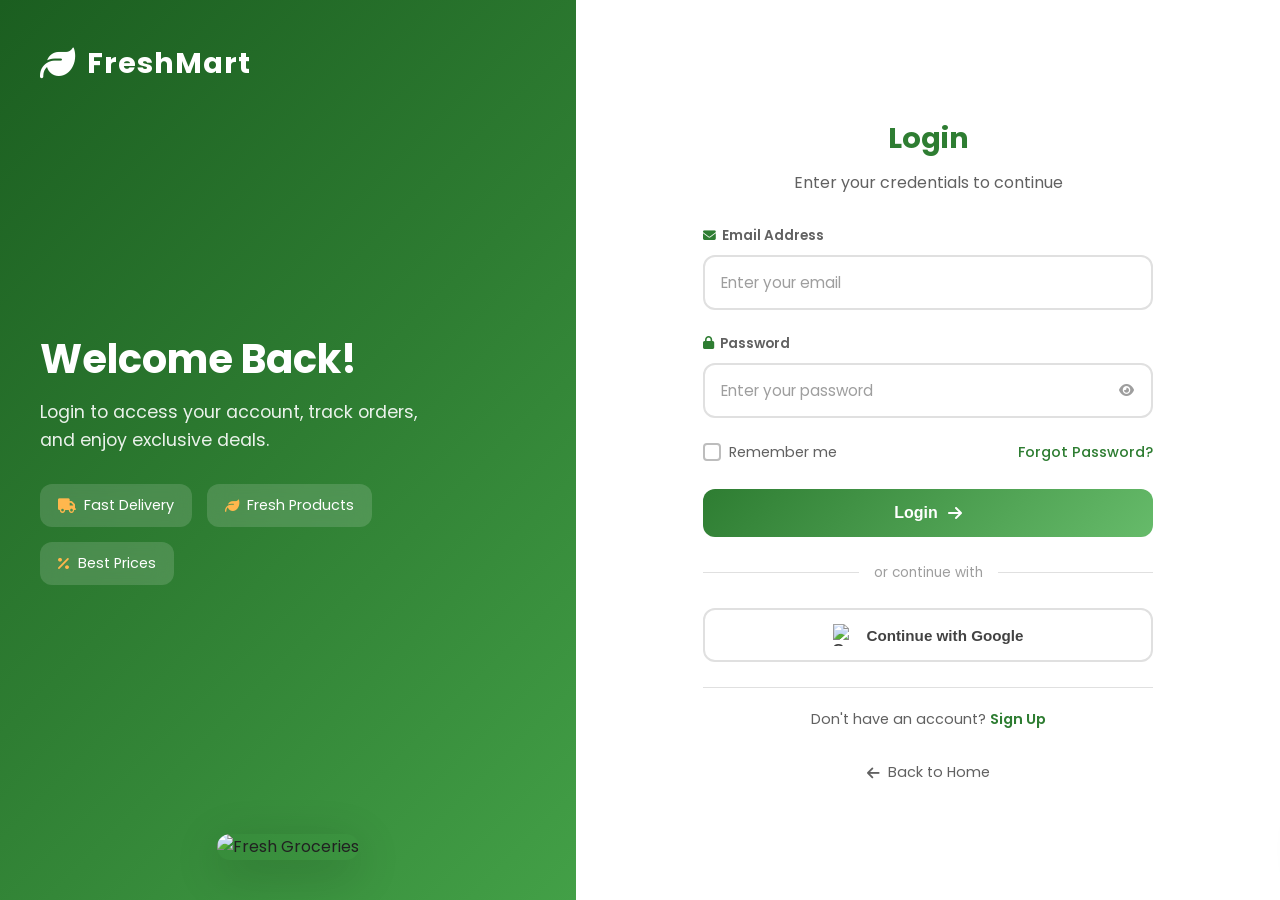
==== login.html @ b58d64d8 "Add files via upload" ====
<!DOCTYPE html>
<html lang="en">
<head>
    <meta charset="UTF-8">
    <meta name="viewport" content="width=device-width, initial-scale=1.0">
    <title>Login - FreshMart</title>
    <link rel="stylesheet" href="css/auth.css">
    <link rel="stylesheet" href="https://cdnjs.cloudflare.com/ajax/libs/font-awesome/6.4.0/css/all.min.css">
    <link href="https://fonts.googleapis.com/css2?family=Poppins:wght@300;400;500;600;700&display=swap" rel="stylesheet">
</head>
<body>
    <!-- Background Pattern -->
    <div class="auth-bg">
        <div class="bg-shape shape-1"></div>
        <div class="bg-shape shape-2"></div>
        <div class="bg-shape shape-3"></div>
    </div>

    <!-- Main Container -->
    <div class="auth-container">
        <!-- Left Side - Branding -->
        <div class="auth-branding">
            <a href="index.html" class="brand-logo">
                <i class="fas fa-leaf"></i>
                <span>FreshMart</span>
            </a>
            <div class="brand-content">
                <h1>Welcome Back!</h1>
                <p>Login to access your account, track orders, and enjoy exclusive deals.</p>
                <div class="brand-features">
                    <div class="feature">
                        <i class="fas fa-truck"></i>
                        <span>Fast Delivery</span>
                    </div>
                    <div class="feature">
                        <i class="fas fa-leaf"></i>
                        <span>Fresh Products</span>
                    </div>
                    <div class="feature">
                        <i class="fas fa-percent"></i>
                        <span>Best Prices</span>
                    </div>
                </div>
            </div>
            <div class="brand-image">
                <img src="https://images.unsplash.com/photo-1542838132-92c53300491e?w=400" alt="Fresh Groceries">
            </div>
        </div>

        <!-- Right Side - Login Form -->
        <div class="auth-form-container">
            <div class="auth-form-box">
                <!-- Header -->
                <div class="form-header">
                    <h2>Login</h2>
                    <p>Enter your credentials to continue</p>
                </div>

                <!-- Error/Success Messages -->
                <div class="auth-message hidden" id="authMessage">
                    <i class="fas fa-info-circle"></i>
                    <span id="messageText"></span>
                </div>

                <!-- Login Form -->
                <form id="loginForm" class="auth-form">
                    <div class="form-group">
                        <label for="email">
                            <i class="fas fa-envelope"></i>
                            Email Address
                        </label>
                        <input type="email" id="email" placeholder="Enter your email" required>
                    </div>

                    <div class="form-group">
                        <label for="password">
                            <i class="fas fa-lock"></i>
                            Password
                        </label>
                        <div class="password-input">
                            <input type="password" id="password" placeholder="Enter your password" required>
                            <button type="button" class="toggle-password" id="togglePassword">
                                <i class="fas fa-eye"></i>
                            </button>
                        </div>
                    </div>

                    <div class="form-options">
                        <label class="remember-me">
                            <input type="checkbox" id="rememberMe">
                            <span class="checkmark"></span>
                            Remember me
                        </label>
                        <a href="#" class="forgot-link" id="forgotPasswordLink">Forgot Password?</a>
                    </div>

                    <button type="submit" class="btn-primary" id="loginBtn">
                        <span>Login</span>
                        <i class="fas fa-arrow-right"></i>
                    </button>
                </form>

                <!-- Divider -->
                <div class="auth-divider">
                    <span>or continue with</span>
                </div>

                <!-- Social Login -->
                <div class="social-login">
                    <button type="button" class="btn-google" id="googleLoginBtn">
                        <img src="https://www.gstatic.com/firebasejs/ui/2.0.0/images/auth/google.svg" alt="Google">
                        <span>Continue with Google</span>
                    </button>
                </div>

                <!-- Signup Link -->
                <div class="auth-footer">
                    <p>Don't have an account? <a href="signup.html">Sign Up</a></p>
                </div>
            </div>

            <!-- Back to Home -->
            <a href="index.html" class="back-home">
                <i class="fas fa-arrow-left"></i>
                Back to Home
            </a>
        </div>
    </div>

    <!-- Forgot Password Modal -->
    <div class="modal-overlay" id="forgotPasswordModal">
        <div class="modal-box small">
            <div class="modal-header">
                <h3><i class="fas fa-key"></i> Reset Password</h3>
                <button class="close-btn" id="closeForgotModal">
                    <i class="fas fa-times"></i>
                </button>
            </div>
            <div class="modal-body">
                <p>Enter your email address and we'll send you a link to reset your password.</p>
                <form id="forgotPasswordForm">
                    <div class="form-group">
                        <label for="resetEmail">
                            <i class="fas fa-envelope"></i>
                            Email Address
                        </label>
                        <input type="email" id="resetEmail" placeholder="Enter your email" required>
                    </div>
                    <button type="submit" class="btn-primary">
                        <i class="fas fa-paper-plane"></i>
                        Send Reset Link
                    </button>
                </form>
            </div>
        </div>
    </div>

    <!-- Complete Profile Modal (for Google users) -->
    <div class="modal-overlay" id="completeProfileModal">
        <div class="modal-box">
            <div class="modal-header">
                <h3><i class="fas fa-user-plus"></i> Complete Your Profile</h3>
            </div>
            <div class="modal-body">
                <div class="profile-welcome">
                    <img src="" alt="Profile" id="googleUserPhoto">
                    <h4 id="googleUserName">Welcome!</h4>
                    <p>Please provide additional details to complete your profile</p>
                </div>
                <form id="completeProfileForm">
                    <div class="form-group">
                        <label for="profilePhone">
                            <i class="fas fa-phone"></i>
                            Phone Number *
                        </label>
                        <div class="phone-input">
                            <span class="country-code">+91</span>
                            <input type="tel" id="profilePhone" placeholder="10-digit number" maxlength="10" required>
                        </div>
                    </div>

                    <div class="form-group">
                        <label for="profileAddress">
                            <i class="fas fa-home"></i>
                            Address *
                        </label>
                        <textarea id="profileAddress" placeholder="Enter your full address" rows="2" required></textarea>
                    </div>

                    <div class="form-row">
                        <div class="form-group">
                            <label for="profileCity">
                                <i class="fas fa-city"></i>
                                City *
                            </label>
                            <input type="text" id="profileCity" placeholder="City" required>
                        </div>
                        <div class="form-group">
                            <label for="profilePincode">
                                <i class="fas fa-map-pin"></i>
                                Pincode *
                            </label>
                            <input type="text" id="profilePincode" placeholder="6-digit" maxlength="6" required>
                        </div>
                    </div>

                    <div class="form-group">
                        <label for="profileState">
                            <i class="fas fa-landmark"></i>
                            State
                        </label>
                        <input type="text" id="profileState" placeholder="State (optional)">
                    </div>

                    <button type="submit" class="btn-primary">
                        <i class="fas fa-check"></i>
                        Complete & Continue
                    </button>
                </form>
            </div>
        </div>
    </div>

    <!-- Toast Notification -->
    <div class="toast" id="toast">
        <div class="toast-body">
            <i class="fas fa-check-circle" id="toastIcon"></i>
            <span id="toastMsg">Success!</span>
        </div>
    </div>

    <!-- Loading Overlay -->
    <div class="loading hidden" id="loading">
        <div class="loading-box">
            <div class="spinner"></div>
            <span id="loadingText">Please wait...</span>
        </div>
    </div>

    <!-- Firebase SDKs -->
    <script src="https://www.gstatic.com/firebasejs/10.7.1/firebase-app-compat.js"></script>
    <script src="https://www.gstatic.com/firebasejs/10.7.1/firebase-auth-compat.js"></script>
   <script src="https://www.gstatic.com/firebasejs/10.7.1/firebase-firestore-compat.js"></script>

    
    <!-- Auth JS -->
    <script src="js/auth.js"></script>
</body>
</html>
---- css/auth.css ----
/* ==================== ROOT VARIABLES ==================== */
:root {
    --primary: #2e7d32;
    --primary-light: #4caf50;
    --primary-dark: #1b5e20;
    --secondary: #ff9800;
    --secondary-light: #ffb74d;
    --accent-red: #e53935;
    --accent-blue: #1976d2;
    --white: #ffffff;
    --off-white: #f5f5f5;
    --gray-100: #f0f0f0;
    --gray-200: #e0e0e0;
    --gray-300: #bdbdbd;
    --gray-400: #9e9e9e;
    --gray-600: #616161;
    --gray-800: #424242;
    --black: #212121;
    --gradient-primary: linear-gradient(135deg, #2e7d32 0%, #66bb6a 100%);
    --gradient-secondary: linear-gradient(135deg, #ff9800 0%, #ffb74d 100%);
    --gradient-dark: linear-gradient(135deg, #1b5e20 0%, #2e7d32 50%, #43a047 100%);
    --shadow-sm: 0 2px 4px rgba(0,0,0,0.08);
    --shadow-md: 0 4px 12px rgba(0,0,0,0.12);
    --shadow-lg: 0 8px 24px rgba(0,0,0,0.16);
    --shadow-xl: 0 12px 48px rgba(0,0,0,0.2);
    --radius-sm: 8px;
    --radius-md: 12px;
    --radius-lg: 20px;
    --radius-xl: 30px;
    --radius-full: 50%;
    --transition: 0.3s ease;
}

* {
    margin: 0;
    padding: 0;
    box-sizing: border-box;
}

body {
    font-family: 'Poppins', sans-serif;
    background: var(--off-white);
    color: var(--black);
    line-height: 1.6;
    min-height: 100vh;
    overflow-x: hidden;
}

/* ==================== BACKGROUND ==================== */
.auth-bg {
    position: fixed;
    inset: 0;
    z-index: -1;
    overflow: hidden;
}

.bg-shape {
    position: absolute;
    border-radius: var(--radius-full);
    opacity: 0.1;
}

.shape-1 {
    width: 600px;
    height: 600px;
    background: var(--primary);
    top: -200px;
    right: -100px;
    animation: float 20s infinite ease-in-out;
}

.shape-2 {
    width: 400px;
    height: 400px;
    background: var(--secondary);
    bottom: -100px;
    left: -100px;
    animation: float 15s infinite ease-in-out reverse;
}

.shape-3 {
    width: 300px;
    height: 300px;
    background: var(--primary-light);
    top: 50%;
    left: 50%;
    transform: translate(-50%, -50%);
    animation: pulse 10s infinite ease-in-out;
}

@keyframes float {
    0%, 100% { transform: translate(0, 0) rotate(0deg); }
    25% { transform: translate(20px, 20px) rotate(5deg); }
    50% { transform: translate(0, 40px) rotate(0deg); }
    75% { transform: translate(-20px, 20px) rotate(-5deg); }
}

@keyframes pulse {
    0%, 100% { transform: translate(-50%, -50%) scale(1); opacity: 0.1; }
    50% { transform: translate(-50%, -50%) scale(1.1); opacity: 0.15; }
}

/* ==================== AUTH CONTAINER ==================== */
.auth-container {
    display: flex;
    min-height: 100vh;
}

/* ==================== BRANDING SIDE ==================== */
.auth-branding {
    width: 45%;
    background: var(--gradient-dark);
    padding: 40px;
    display: flex;
    flex-direction: column;
    justify-content: space-between;
    position: relative;
    overflow: hidden;
}

.brand-logo {
    display: flex;
    align-items: center;
    gap: 12px;
    text-decoration: none;
    color: var(--white);
}

.brand-logo i {
    font-size: 2.2rem;
    animation: pulse 2s infinite;
}

.brand-logo span {
    font-size: 1.8rem;
    font-weight: 700;
    letter-spacing: 1px;
}

.brand-content {
    color: var(--white);
    max-width: 400px;
}

.brand-content h1 {
    font-size: 2.5rem;
    margin-bottom: 15px;
    line-height: 1.2;
}

.brand-content p {
    font-size: 1.1rem;
    opacity: 0.9;
    margin-bottom: 30px;
}

.brand-features {
    display: flex;
    flex-wrap: wrap;
    gap: 15px;
}

.brand-features .feature {
    display: flex;
    align-items: center;
    gap: 8px;
    padding: 10px 18px;
    background: rgba(255, 255, 255, 0.15);
    border-radius: var(--radius-md);
    font-size: 0.9rem;
    backdrop-filter: blur(10px);
}

.brand-features .feature i {
    color: var(--secondary-light);
}

.brand-image {
    position: relative;
    text-align: center;
}

.brand-image img {
    max-width: 80%;
    border-radius: var(--radius-lg);
    box-shadow: var(--shadow-xl);
}

/* ==================== FORM SIDE ==================== */
.auth-form-container {
    flex: 1;
    display: flex;
    flex-direction: column;
    align-items: center;
    justify-content: center;
    padding: 40px;
    background: var(--white);
    overflow-y: auto;
}

.signup-container {
    justify-content: flex-start;
    padding-top: 30px;
    padding-bottom: 30px;
}

.auth-form-box {
    width: 100%;
    max-width: 450px;
}

.form-header {
    text-align: center;
    margin-bottom: 30px;
}

.form-header h2 {
    font-size: 1.8rem;
    color: var(--primary);
    margin-bottom: 8px;
}

.form-header p {
    color: var(--gray-600);
}

/* ==================== AUTH MESSAGE ==================== */
.auth-message {
    display: flex;
    align-items: center;
    gap: 10px;
    padding: 12px 16px;
    border-radius: var(--radius-md);
    margin-bottom: 20px;
    font-size: 0.9rem;
}

.auth-message.error {
    background: rgba(229, 57, 53, 0.1);
    color: var(--accent-red);
    border: 1px solid rgba(229, 57, 53, 0.2);
}

.auth-message.success {
    background: rgba(46, 125, 50, 0.1);
    color: var(--primary);
    border: 1px solid rgba(46, 125, 50, 0.2);
}

/* ==================== FORM STYLES ==================== */
.auth-form {
    display: flex;
    flex-direction: column;
    gap: 5px;
}

.form-section {
    margin-bottom: 20px;
    padding: 20px;
    background: var(--gray-100);
    border-radius: var(--radius-md);
}

.form-section h4 {
    display: flex;
    align-items: center;
    gap: 8px;
    color: var(--primary);
    font-size: 0.95rem;
    margin-bottom: 15px;
    padding-bottom: 10px;
    border-bottom: 1px dashed var(--gray-300);
}

.form-group {
    margin-bottom: 18px;
}

.form-group label {
    display: flex;
    align-items: center;
    gap: 6px;
    font-size: 0.85rem;
    font-weight: 600;
    color: var(--gray-600);
    margin-bottom: 8px;
}

.form-group label i {
    color: var(--primary);
    font-size: 0.8rem;
}

.form-group input,
.form-group textarea {
    width: 100%;
    padding: 14px 16px;
    border: 2px solid var(--gray-200);
    border-radius: var(--radius-md);
    font-size: 0.95rem;
    font-family: inherit;
    transition: var(--transition);
    background: var(--white);
}

.form-group input:focus,
.form-group textarea:focus {
    border-color: var(--primary);
    outline: none;
    box-shadow: 0 0 0 3px rgba(46, 125, 50, 0.1);
}

.form-group input::placeholder,
.form-group textarea::placeholder {
    color: var(--gray-400);
}

.form-row {
    display: grid;
    grid-template-columns: 1fr 1fr;
    gap: 15px;
}

.form-row.three-col {
    grid-template-columns: 1fr 1fr 1fr;
}

/* Phone Input */
.phone-input {
    display: flex;
    border: 2px solid var(--gray-200);
    border-radius: var(--radius-md);
    overflow: hidden;
    transition: var(--transition);
}

.phone-input:focus-within {
    border-color: var(--primary);
    box-shadow: 0 0 0 3px rgba(46, 125, 50, 0.1);
}

.phone-input .country-code {
    padding: 14px 12px;
    background: var(--gray-100);
    font-weight: 600;
    color: var(--gray-600);
    border-right: 2px solid var(--gray-200);
    font-size: 0.9rem;
}

.phone-input input {
    border: none;
    border-radius: 0;
    padding-left: 12px;
}

.phone-input input:focus {
    box-shadow: none;
}

/* Password Input */
.password-input {
    position: relative;
}

.password-input input {
    padding-right: 50px;
}

.toggle-password {
    position: absolute;
    right: 14px;
    top: 50%;
    transform: translateY(-50%);
    background: none;
    border: none;
    color: var(--gray-400);
    cursor: pointer;
    padding: 5px;
    transition: var(--transition);
}

.toggle-password:hover {
    color: var(--primary);
}

/* Password Strength */
.password-strength {
    display: flex;
    align-items: center;
    gap: 10px;
    margin-top: 8px;
}

.strength-bar {
    flex: 1;
    height: 4px;
    background: var(--gray-200);
    border-radius: 2px;
    overflow: hidden;
}

.strength-fill {
    height: 100%;
    width: 0%;
    transition: var(--transition);
    border-radius: 2px;
}

.strength-fill.weak { width: 25%; background: var(--accent-red); }
.strength-fill.fair { width: 50%; background: var(--secondary); }
.strength-fill.good { width: 75%; background: var(--accent-blue); }
.strength-fill.strong { width: 100%; background: var(--primary); }

.strength-text {
    font-size: 0.75rem;
    font-weight: 600;
    min-width: 50px;
}

.strength-text.weak { color: var(--accent-red); }
.strength-text.fair { color: var(--secondary); }
.strength-text.good { color: var(--accent-blue); }
.strength-text.strong { color: var(--primary); }

/* Form Options */
.form-options {
    display: flex;
    justify-content: space-between;
    align-items: center;
    margin-bottom: 20px;
}

.remember-me {
    display: flex;
    align-items: center;
    gap: 8px;
    cursor: pointer;
    font-size: 0.9rem;
    color: var(--gray-600);
}

.remember-me input {
    display: none;
}

.remember-me .checkmark {
    width: 18px;
    height: 18px;
    border: 2px solid var(--gray-300);
    border-radius: 4px;
    display: flex;
    align-items: center;
    justify-content: center;
    transition: var(--transition);
}

.remember-me input:checked + .checkmark {
    background: var(--primary);
    border-color: var(--primary);
}

.remember-me input:checked + .checkmark::after {
    content: '✓';
    color: var(--white);
    font-size: 0.7rem;
}

.forgot-link {
    color: var(--primary);
    text-decoration: none;
    font-size: 0.9rem;
    font-weight: 500;
}

.forgot-link:hover {
    text-decoration: underline;
}

/* Terms Checkbox */
.terms-group {
    margin-top: 10px;
}

.checkbox-label {
    display: flex;
    align-items: flex-start;
    gap: 10px;
    cursor: pointer;
    font-size: 0.85rem;
    color: var(--gray-600);
    line-height: 1.5;
}

.checkbox-label input {
    display: none;
}

.checkbox-label .checkmark {
    width: 20px;
    height: 20px;
    min-width: 20px;
    border: 2px solid var(--gray-300);
    border-radius: 4px;
    display: flex;
    align-items: center;
    justify-content: center;
    transition: var(--transition);
    margin-top: 2px;
}

.checkbox-label input:checked + .checkmark {
    background: var(--primary);
    border-color: var(--primary);
}

.checkbox-label input:checked + .checkmark::after {
    content: '✓';
    color: var(--white);
    font-size: 0.75rem;
}

.checkbox-label a {
    color: var(--primary);
    text-decoration: none;
}

.checkbox-label a:hover {
    text-decoration: underline;
}

/* ==================== BUTTONS ==================== */
.btn-primary {
    display: flex;
    align-items: center;
    justify-content: center;
    gap: 10px;
    width: 100%;
    padding: 15px 20px;
    background: var(--gradient-primary);
    color: var(--white);
    border: none;
    border-radius: var(--radius-md);
    font-size: 1rem;
    font-weight: 600;
    cursor: pointer;
    transition: var(--transition);
}

.btn-primary:hover:not(:disabled) {
    transform: translateY(-2px);
    box-shadow: var(--shadow-md);
}

.btn-primary:disabled {
    opacity: 0.7;
    cursor: not-allowed;
}

/* ==================== DIVIDER ==================== */
.auth-divider {
    display: flex;
    align-items: center;
    margin: 25px 0;
}

.auth-divider::before,
.auth-divider::after {
    content: '';
    flex: 1;
    height: 1px;
    background: var(--gray-200);
}

.auth-divider span {
    padding: 0 15px;
    color: var(--gray-400);
    font-size: 0.85rem;
}

/* ==================== SOCIAL LOGIN ==================== */
.social-login {
    display: flex;
    flex-direction: column;
    gap: 12px;
}

.btn-google {
    display: flex;
    align-items: center;
    justify-content: center;
    gap: 12px;
    width: 100%;
    padding: 14px 20px;
    background: var(--white);
    border: 2px solid var(--gray-200);
    border-radius: var(--radius-md);
    font-size: 0.95rem;
    font-weight: 600;
    color: var(--gray-800);
    cursor: pointer;
    transition: var(--transition);
}

.btn-google:hover {
    border-color: var(--primary);
    background: var(--gray-100);
    transform: translateY(-2px);
    box-shadow: var(--shadow-sm);
}

.btn-google img {
    width: 22px;
    height: 22px;
}

/* ==================== AUTH FOOTER ==================== */
.auth-footer {
    text-align: center;
    margin-top: 25px;
    padding-top: 20px;
    border-top: 1px solid var(--gray-200);
}

.auth-footer p {
    color: var(--gray-600);
    font-size: 0.9rem;
}

.auth-footer a {
    color: var(--primary);
    font-weight: 600;
    text-decoration: none;
}

.auth-footer a:hover {
    text-decoration: underline;
}

/* ==================== BACK HOME ==================== */
.back-home {
    display: flex;
    align-items: center;
    gap: 8px;
    margin-top: 30px;
    color: var(--gray-600);
    text-decoration: none;
    font-size: 0.9rem;
    transition: var(--transition);
}

.back-home:hover {
    color: var(--primary);
}

/* ==================== MODALS ==================== */
.modal-overlay {
    position: fixed;
    inset: 0;
    background: rgba(0, 0, 0, 0.6);
    display: none;
    align-items: center;
    justify-content: center;
    z-index: 1000;
    padding: 20px;
    backdrop-filter: blur(4px);
}

.modal-overlay.active {
    display: flex;
}

.modal-box {
    background: var(--white);
    border-radius: var(--radius-lg);
    max-width: 480px;
    width: 100%;
    max-height: 90vh;
    overflow-y: auto;
    animation: slideUp 0.3s ease;
}

.modal-box.small {
    max-width: 400px;
}

@keyframes slideUp {
    from { opacity: 0; transform: translateY(20px); }
    to { opacity: 1; transform: translateY(0); }
}

.modal-header {
    display: flex;
    justify-content: space-between;
    align-items: center;
    padding: 20px 25px;
    border-bottom: 1px solid var(--gray-200);
}

.modal-header h3 {
    display: flex;
    align-items: center;
    gap: 10px;
    color: var(--primary);
    font-size: 1.15rem;
}

.close-btn {
    width: 34px;
    height: 34px;
    background: var(--gray-100);
    border: none;
    border-radius: var(--radius-full);
    color: var(--gray-600);
    cursor: pointer;
    transition: var(--transition);
}

.close-btn:hover {
    background: var(--accent-red);
    color: var(--white);
}

.modal-body {
    padding: 25px;
}

.modal-body > p {
    color: var(--gray-600);
    margin-bottom: 20px;
    font-size: 0.9rem;
}

/* Profile Welcome */
.profile-welcome {
    text-align: center;
    margin-bottom: 25px;
}

.profile-welcome img {
    width: 80px;
    height: 80px;
    border-radius: var(--radius-full);
    border: 3px solid var(--primary);
    margin-bottom: 15px;
    object-fit: cover;
}

.profile-welcome h4 {
    color: var(--black);
    margin-bottom: 5px;
}

.profile-welcome p {
    color: var(--gray-600);
    font-size: 0.9rem;
}

/* ==================== TOAST ==================== */
.toast {
    position: fixed;
    bottom: 30px;
    right: 30px;
    background: var(--primary);
    color: var(--white);
    padding: 16px 24px;
    border-radius: var(--radius-md);
    box-shadow: var(--shadow-lg);
    transform: translateX(calc(100% + 50px));
    transition: var(--transition);
    z-index: 2000;
    max-width: 350px;
}

.toast.show {
    transform: translateX(0);
}

.toast.success { background: var(--primary); }
.toast.error { background: var(--accent-red); }
.toast.warning { background: var(--secondary); }
.toast.info { background: var(--accent-blue); }

.toast-body {
    display: flex;
    align-items: center;
    gap: 12px;
}

.toast-body i {
    font-size: 1.2rem;
}

/* ==================== LOADING ==================== */
.loading {
    position: fixed;
    inset: 0;
    background: rgba(255, 255, 255, 0.95);
    display: flex;
    align-items: center;
    justify-content: center;
    z-index: 3000;
}

.loading-box {
    text-align: center;
}

.spinner {
    width: 50px;
    height: 50px;
    border: 4px solid var(--gray-200);
    border-top-color: var(--primary);
    border-radius: 50%;
    margin: 0 auto 20px;
    animation: spin 1s linear infinite;
}

@keyframes spin {
    to { transform: rotate(360deg); }
}

.loading-box span {
    color: var(--gray-600);
    font-weight: 500;
}

/* ==================== UTILITIES ==================== */
.hidden {
    display: none !important;
}

/* ==================== RESPONSIVE ==================== */
@media (max-width: 1024px) {
    .auth-branding {
        width: 40%;
        padding: 30px;
    }
    
    .brand-content h1 {
        font-size: 2rem;
    }
}

@media (max-width: 768px) {
    .auth-container {
        flex-direction: column;
    }
    
    .auth-branding {
        width: 100%;
        padding: 30px 20px;
        min-height: auto;
    }
    
    .brand-content {
        text-align: center;
        max-width: 100%;
    }
    
    .brand-content h1 {
        font-size: 1.8rem;
    }
    
    .brand-features {
        justify-content: center;
    }
    
    .brand-image {
        display: none;
    }
    
    .auth-form-container {
        padding: 30px 20px;
    }
    
    .form-row,
    .form-row.three-col {
        grid-template-columns: 1fr;
    }
}

@media (max-width: 480px) {
    .auth-branding {
        padding: 20px 15px;
    }
    
    .brand-logo span {
        font-size: 1.5rem;
    }
    
    .brand-content h1 {
        font-size: 1.5rem;
    }
    
    .brand-features .feature {
        padding: 8px 12px;
        font-size: 0.8rem;
    }
    
    .form-header h2 {
        font-size: 1.5rem;
    }
    
    .toast {
        left: 15px;
        right: 15px;
        bottom: 20px;
        max-width: none;
    }
}
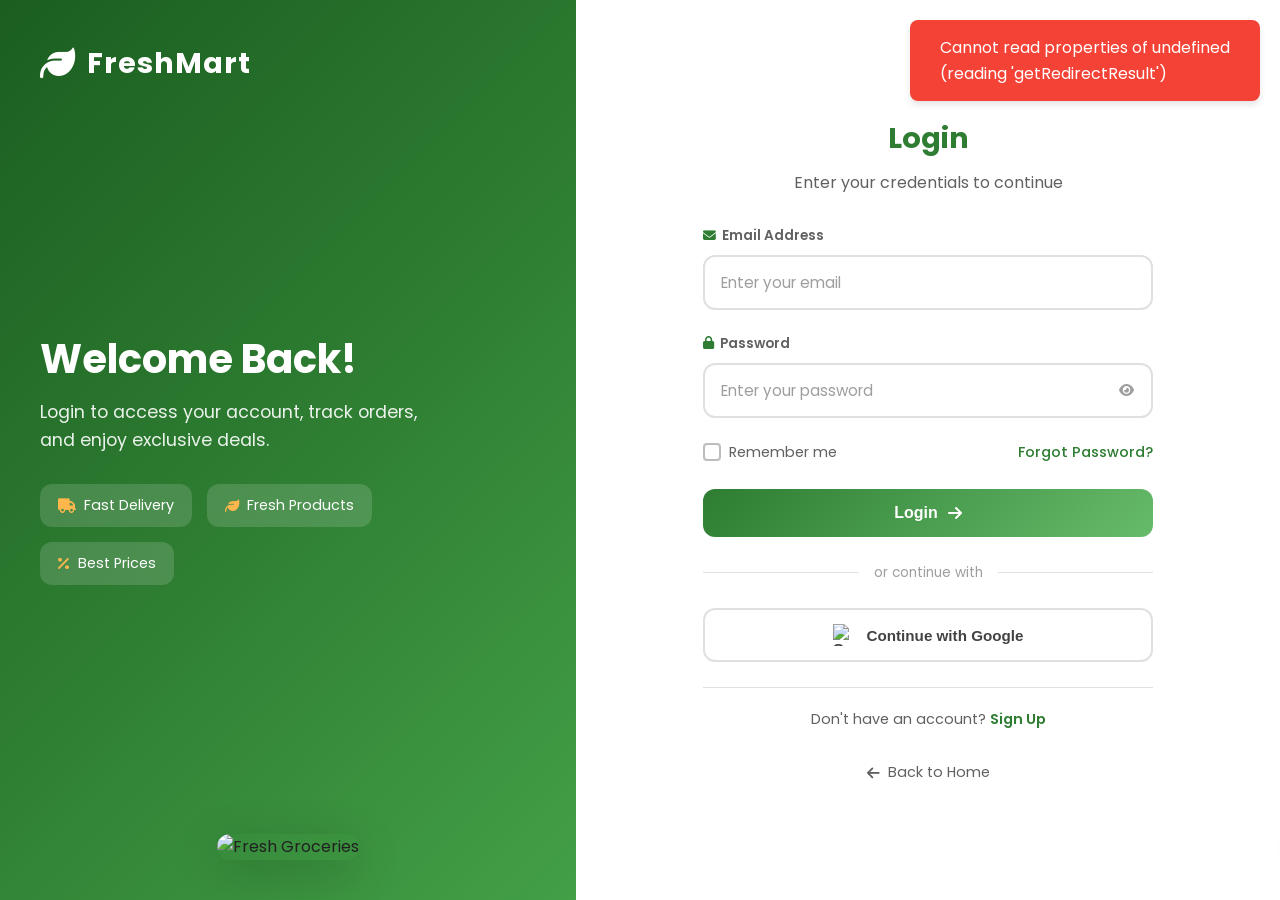
==== commit 9b35ba9b: "Update login.html" ====
--- a/login.html
+++ b/login.html
@@ -7,6 +7,11 @@
     <link rel="stylesheet" href="css/auth.css">
     <link rel="stylesheet" href="https://cdnjs.cloudflare.com/ajax/libs/font-awesome/6.4.0/css/all.min.css">
     <link href="https://fonts.googleapis.com/css2?family=Poppins:wght@300;400;500;600;700&display=swap" rel="stylesheet">
+    <!-- Add to any page where you want Google Sign-in -->
+<script src="https://www.gstatic.com/firebasejs/9.0.0/firebase-app-compat.js"></script>
+<script src="https://www.gstatic.com/firebasejs/9.0.0/firebase-auth-compat.js"></script>
+<script src="https://www.gstatic.com/firebasejs/9.0.0/firebase-firestore-compat.js"></script>
+<script src="js/google-auth.js"></script>
 </head>
 <body>
     <!-- Background Pattern -->
@@ -246,4 +251,4 @@
     <!-- Auth JS -->
     <script src="js/auth.js"></script>
 </body>
-</html>+</html>
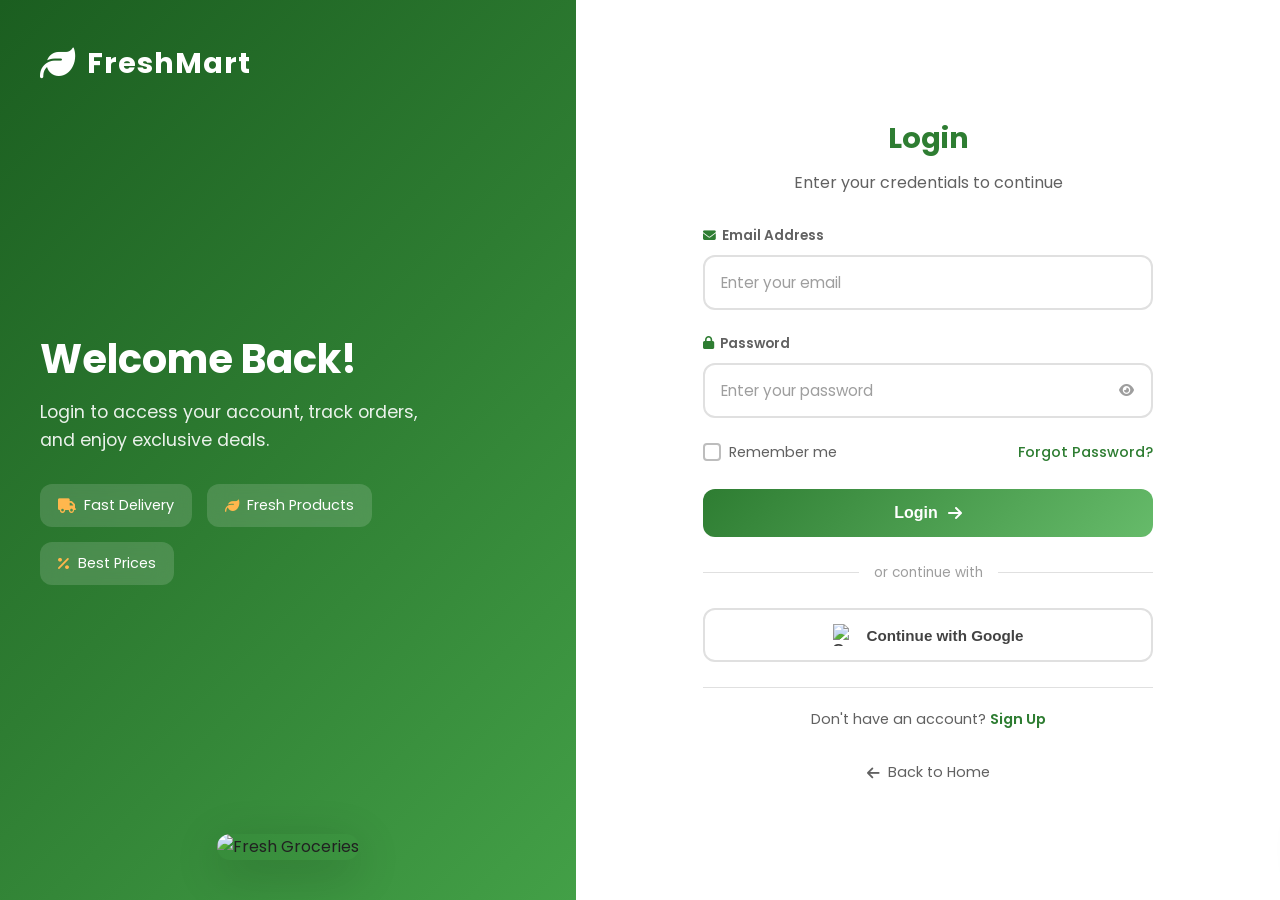
==== commit ddf744f5: "Update login.html" ====
--- a/login.html
+++ b/login.html
@@ -11,7 +11,8 @@
 <script src="https://www.gstatic.com/firebasejs/9.0.0/firebase-app-compat.js"></script>
 <script src="https://www.gstatic.com/firebasejs/9.0.0/firebase-auth-compat.js"></script>
 <script src="https://www.gstatic.com/firebasejs/9.0.0/firebase-firestore-compat.js"></script>
-<script src="js/google-auth.js"></script>
+<script src="js/google-auth-login.js"></script>
+    
 </head>
 <body>
     <!-- Background Pattern -->
@@ -252,3 +253,4 @@
     <script src="js/auth.js"></script>
 </body>
 </html>
+
